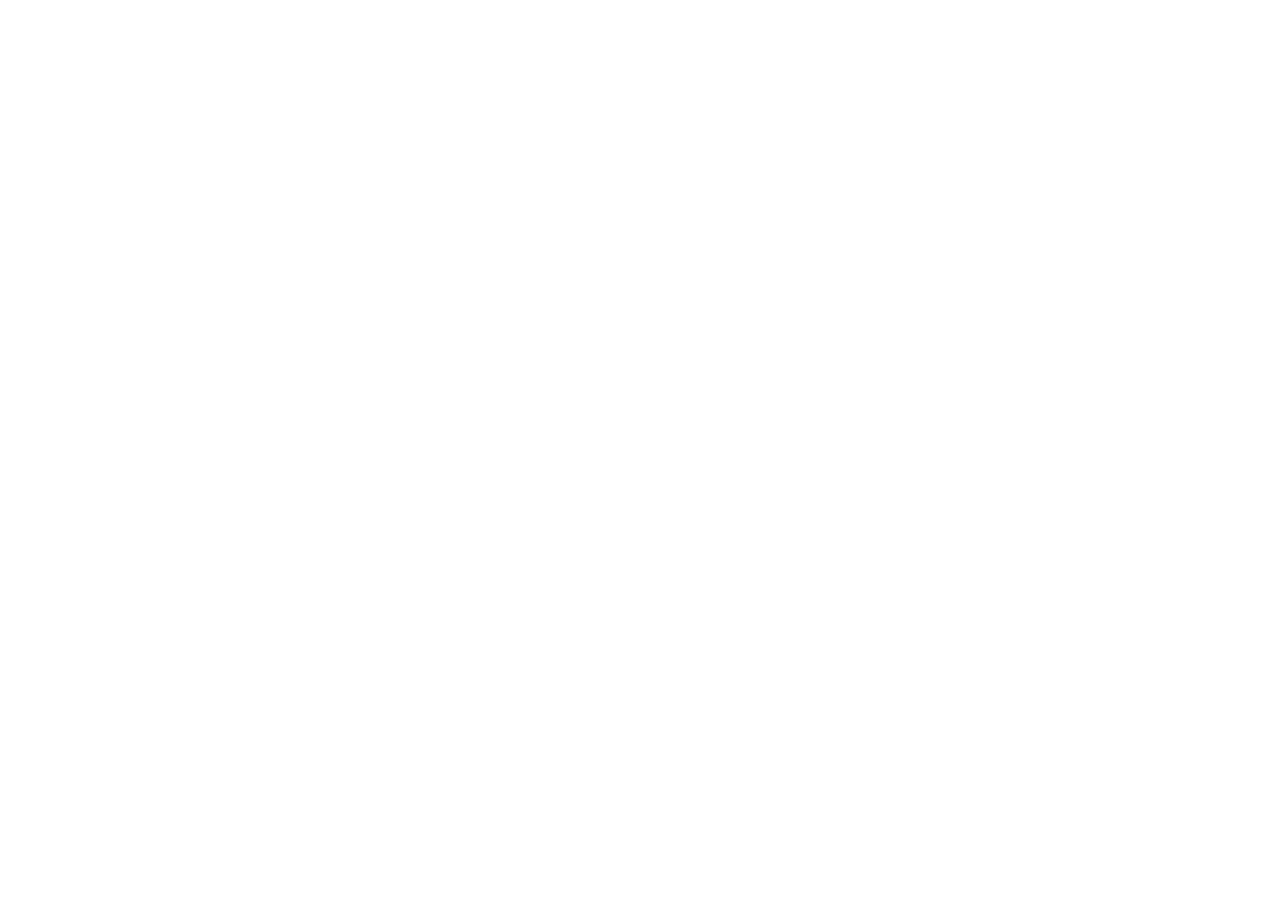
==== Modulo2_HTML_CSS3_JS/instagram-recriando/index.html @ 9a533edd "Início - Criando projeto e reunindo imagens" ====
<!DOCTYPE html>
<html lang="en">
<head>
    <meta charset="UTF-8">
    <meta http-equiv="X-UA-Compatible" content="IE=edge">
    <meta name="viewport" content="width=device-width, initial-scale=1.0">
    <title>Instagram</title>
</head>
<body>
    
</body>
</html>
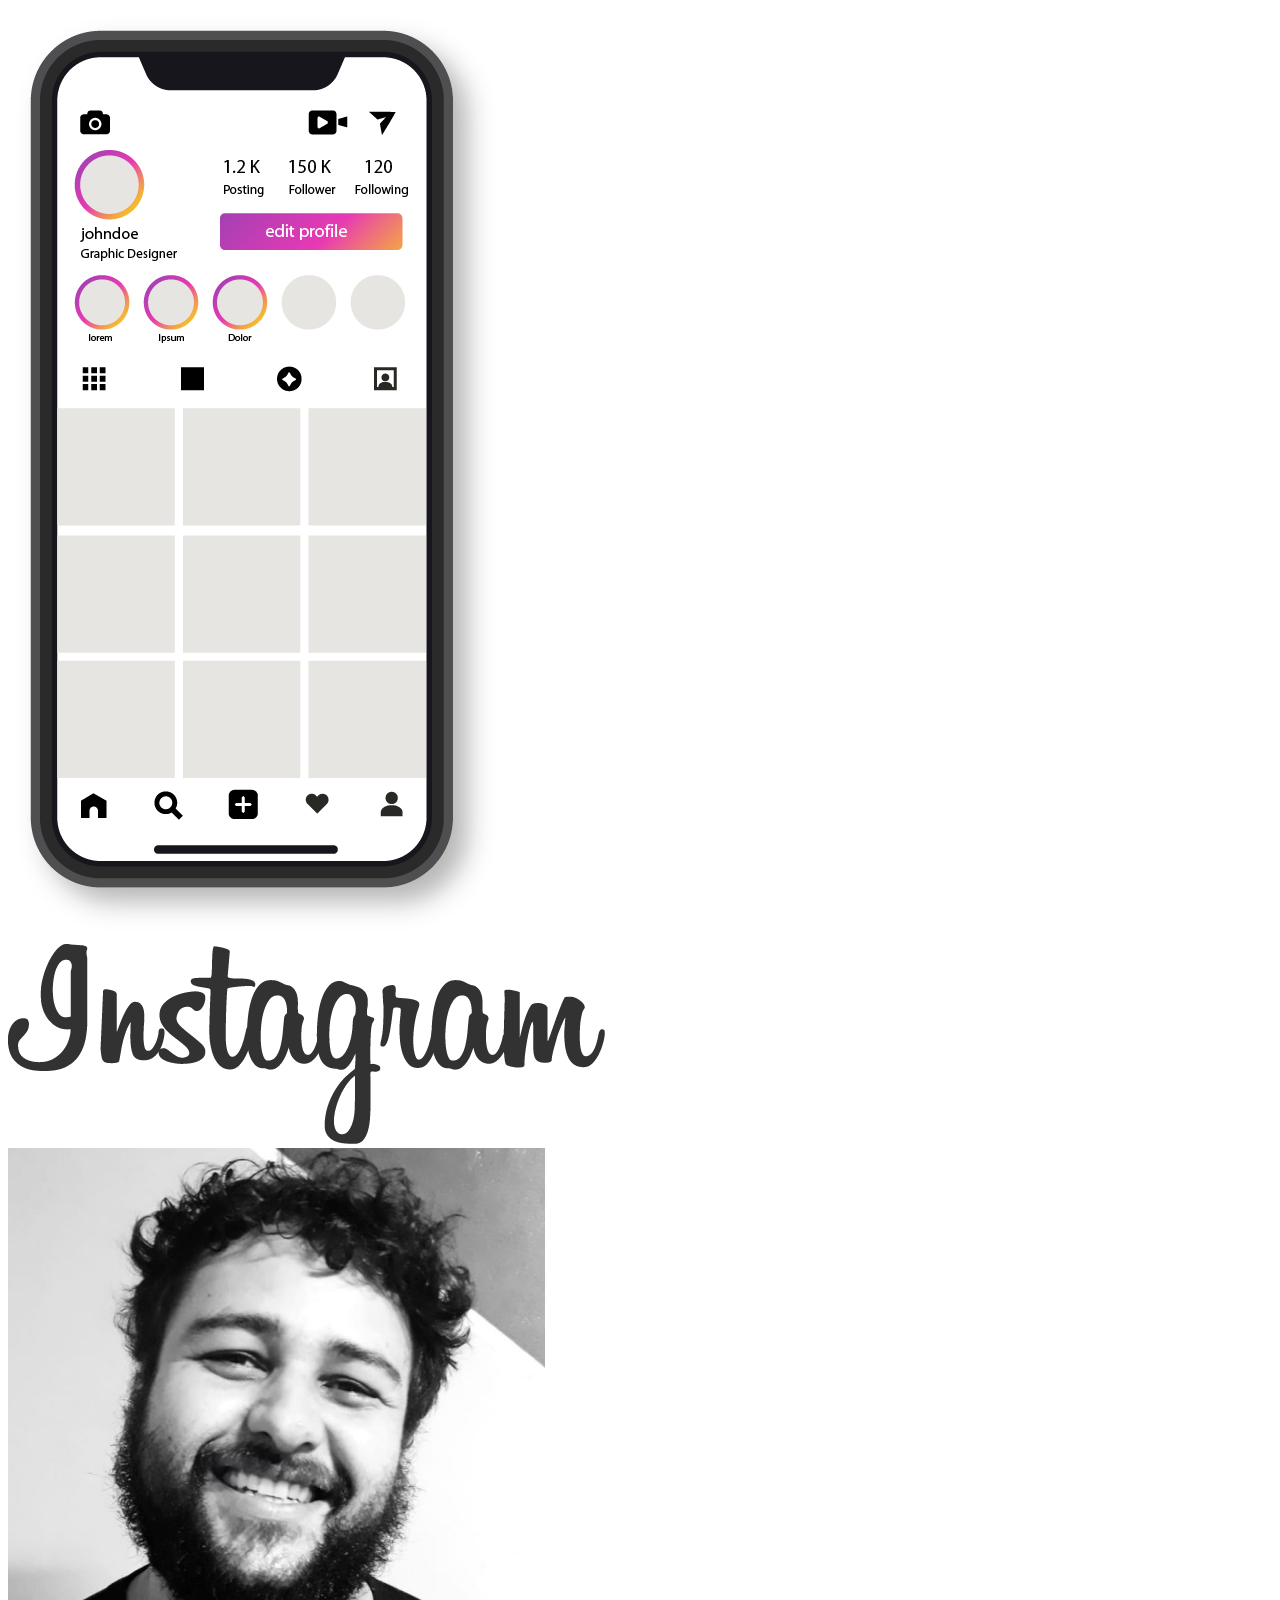
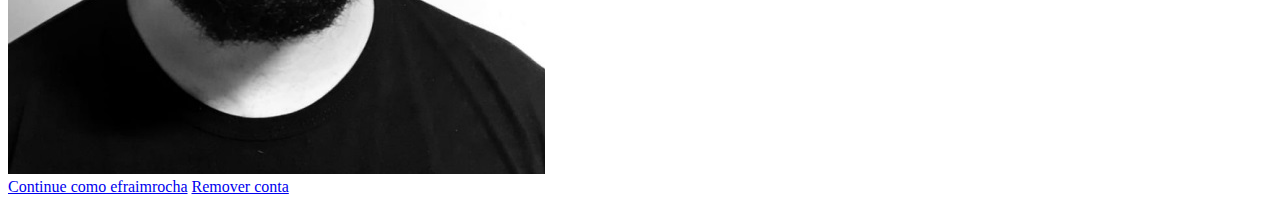
==== commit a9232cec: "Término da parte 1" ====
--- a/Modulo2_HTML_CSS3_JS/instagram-recriando/index.html
+++ b/Modulo2_HTML_CSS3_JS/instagram-recriando/index.html
@@ -4,9 +4,26 @@
     <meta charset="UTF-8">
     <meta http-equiv="X-UA-Compatible" content="IE=edge">
     <meta name="viewport" content="width=device-width, initial-scale=1.0">
+    <link rel="stylesheet" href="style.css">
     <title>Instagram</title>
 </head>
 <body>
-    
+    <div class="instagram-wrapper">
+        <div class="instagram-phone">
+            <img src="./img/instagram-celular.png" alt="celular">
+
+        </div>
+        <div class="instagram-continue">
+            <div class="group">
+                <img src="./img/logo-instagram.png" class="instagram-logo" alt="instagram logo">
+                <div class="profile-photo">
+                    <img src=".\img\perfil-instagram.jpg" alt="foto de perfil">
+                </div>
+                <a href="#" class="instagram-login">Continue como efraimrocha</a>
+                <a href="#" class="instagram-logout">Remover conta</a>
+            </div>
+        </div>
+    </div>
+
 </body>
 </html>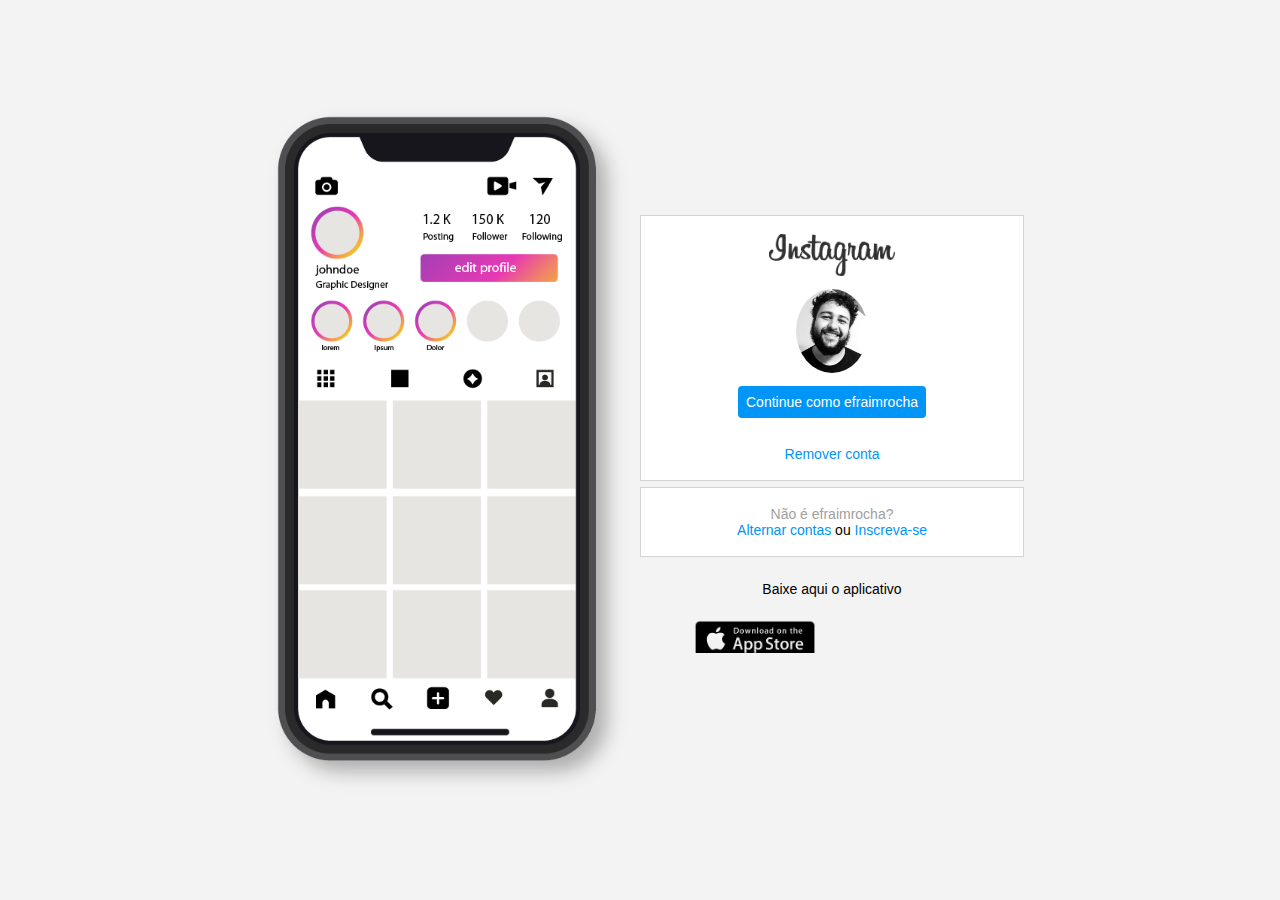
==== commit 64f26769: "Finalização do projeto" ====
--- a/Modulo2_HTML_CSS3_JS/instagram-recriando/index.html
+++ b/Modulo2_HTML_CSS3_JS/instagram-recriando/index.html
@@ -22,8 +22,22 @@
                 <a href="#" class="instagram-login">Continue como efraimrocha</a>
                 <a href="#" class="instagram-logout">Remover conta</a>
             </div>
+            <div class="group">
+                <p class="not-acount">Não é efraimrocha?</p>
+                <p class="notacount">
+                    <span class="link-blue">Alternar contas</span>
+                    ou
+                    <span class="link-blue">Inscreva-se</span>           
+                </p>
+            </div>
+            <div class="get-the-app">
+                <p class="get-app">Baixe aqui o aplicativo</p>
+                <div class="download">
+                    <a href="#" class="app-download"></a>
+                    <a href="#" class="app-download"></a>
+                </div>
+            </div>
         </div>
     </div>
-
 </body>
 </html>--- a/Modulo2_HTML_CSS3_JS/instagram-recriando/style.css
+++ b/Modulo2_HTML_CSS3_JS/instagram-recriando/style.css
@@ -0,0 +1,162 @@
+*{
+    padding: 0;
+    margin: 0;
+    box-sizing: border-box;
+    text-decoration: none;
+    font-family: sans-serif;
+    font-size: 14px;
+}
+
+body{
+    width: 100%;
+    min-width: 100vh;
+    background-color: rgb(243,243,243);
+    margin: 0;
+    padding: 0;
+    display: flex;
+    justify-content: center;
+}
+
+.instagram-wrapper{
+    display: flex;
+    align-items: center;
+    justify-content: start;
+    width: 60%;
+    height: 100vh;
+}
+
+.instagram-phone{
+    display: flex;
+    align-items: center;
+    justify-content: center;
+    width: 50%;
+}
+
+.instagram-phone img{
+    height: 50rem;
+}
+
+.instagram-continue{
+    display: flex;
+    align-items: center; /*horizontal*/
+    justify-content: space-around;/* vertical*/
+    flex-direction: column;
+    width: 50%;
+    min-height: 34rem;
+}
+
+.group{
+    display: flex;
+    justify-content: space-between;
+    align-items: center;
+    flex-direction: column;
+    background-color: white;
+    width: 100%;
+    padding: 1.3rem 0;
+    border: 1px solid lightgray;
+}
+
+.group:nth-child(1){
+    min-height: 19rem;
+}
+
+.instagram-logo{
+    height: 3rem;
+}
+
+.profile-photo{
+    display: flex;
+    justify-content: center;
+    align-items: center;
+    border-radius: 60%;
+    overflow: hidden;
+}
+
+.profile-photo img{
+    height: 6rem;
+}
+
+.instagram-login{
+    background-color: #0095f6;
+    color: white;
+    padding: 8px;
+    border-radius: 4px;
+}
+
+.instagram-logout{
+    color: #0095f6;
+    margin-top: 1rem;
+}
+
+.not-acount{
+    color: rgb(160,160,160);
+
+}
+
+.link-blue{
+    color: #0095f6;
+}
+
+.get-the-app{
+    display:flex;
+    flex-direction: column;
+    align-items: center;
+    justify-content: center;
+    width: 100%;
+    padding: 1.3rem;
+
+}
+
+.download{
+    display: flex;
+    width: 100%;
+    justify-content: space-evenly;
+    align-items: center;
+    padding: 1rem;
+}
+
+.app-download{
+    height: 3rem;
+    width: 10rem;
+    background-size: cover;
+
+}
+
+
+.app-download:nth-child(1){
+    background-image: url('./img/apple-button.png');
+}
+
+.app-download:nth-child(2){
+    background-image: url('./img/google-play-button.png');
+}
+
+/* media queries */
+
+@media(max-width: 1024px){
+    .instagram-wrapper{
+        width: 90%;
+    }
+}
+
+@media(max-width: 650px){
+    body{
+        background-color: white;
+    }
+
+    .instagram-wrapper{
+        width: 90%;
+    }
+
+    .instagram-phone{
+        display: none;
+    }
+
+    .instagram-continue{
+        width: 100%;
+    }
+
+    .group{
+        border: 1px solid transparent;
+    }
+}